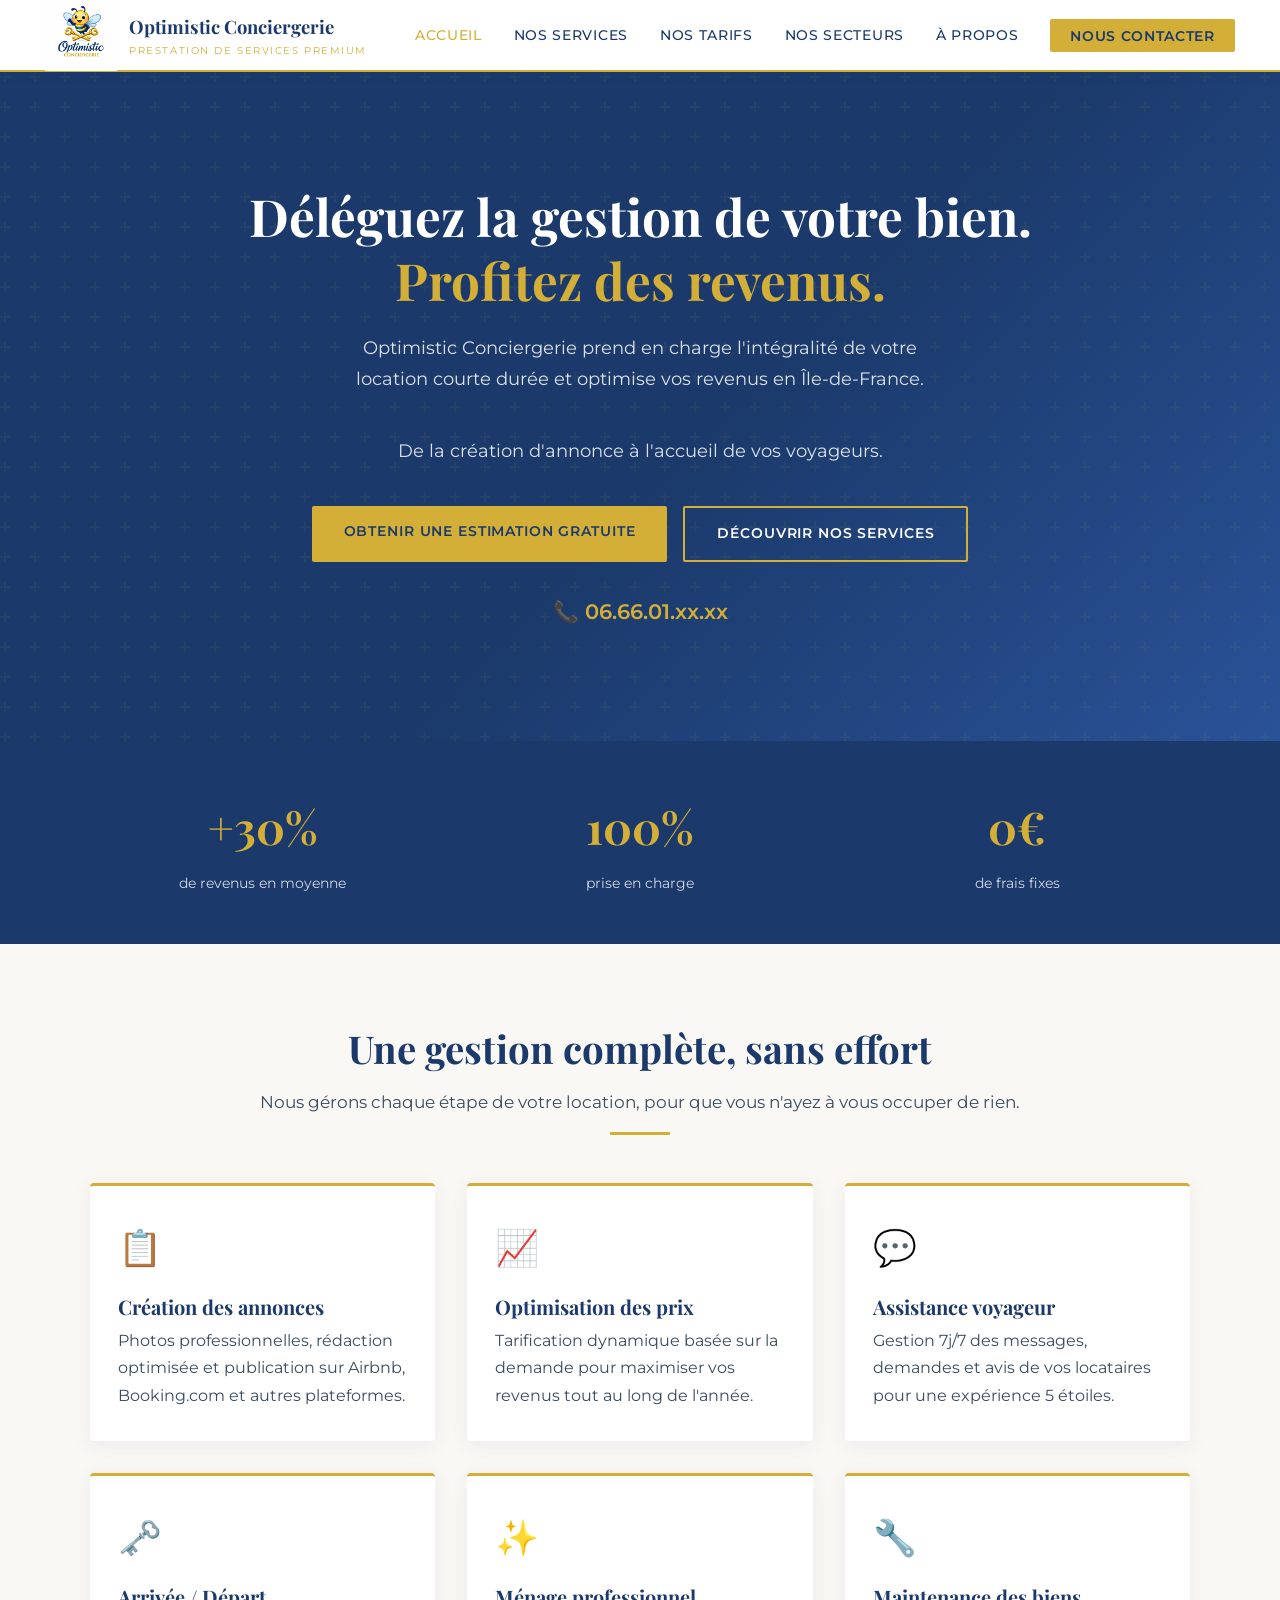
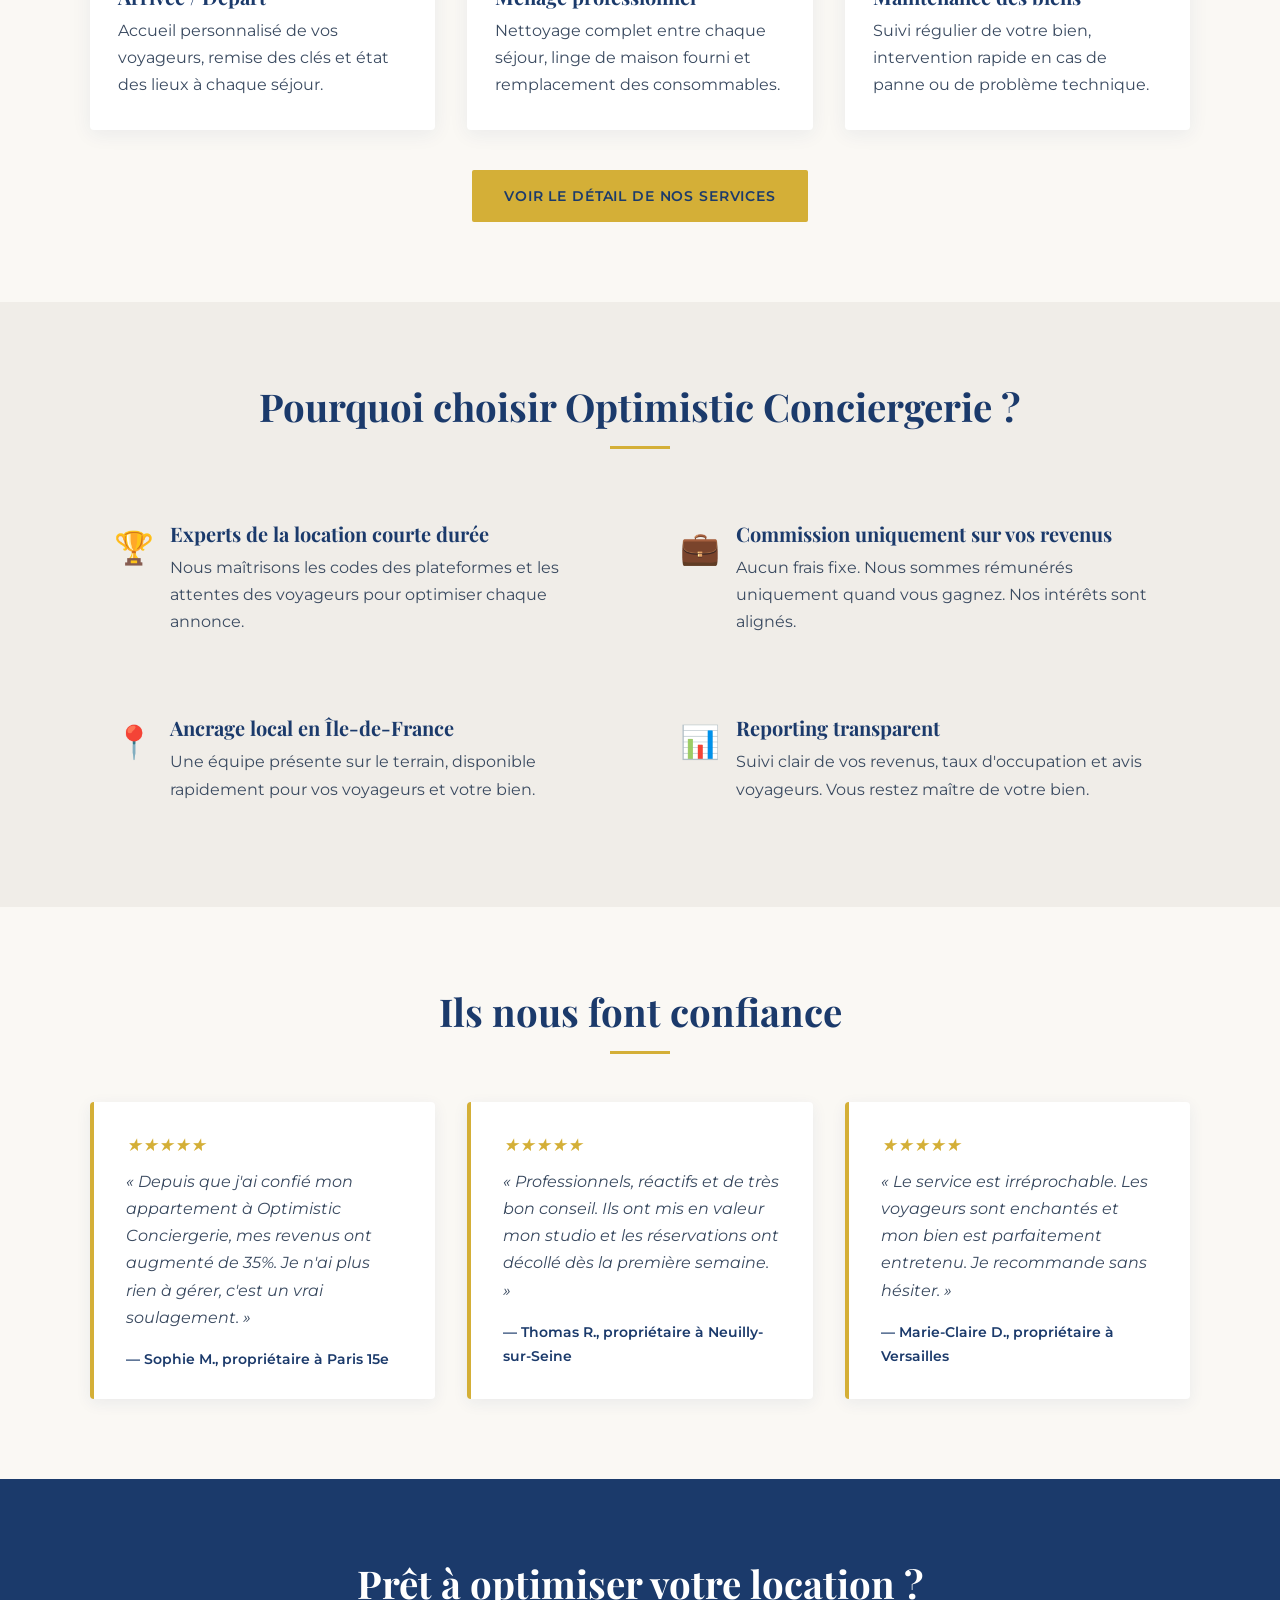
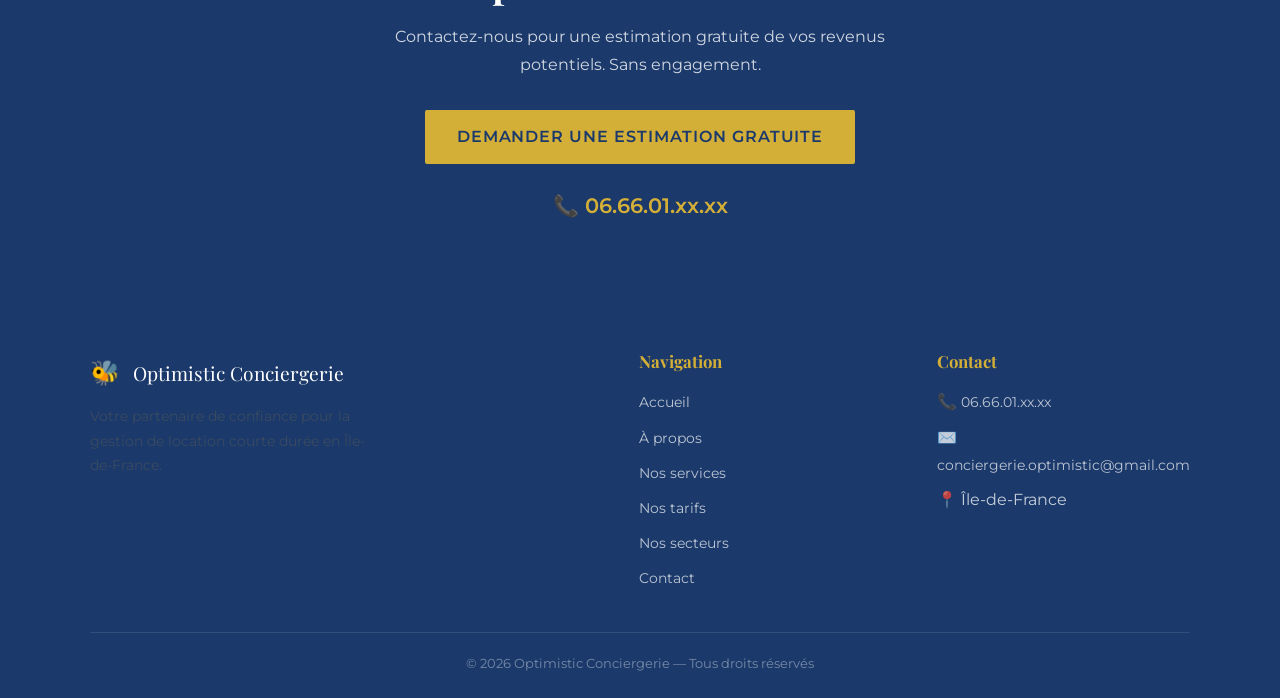
==== index.html @ 0d9c8532 "Premier commit" ====
<!DOCTYPE html>
<html lang="fr">
<head>
  <meta charset="UTF-8" />
  <meta name="viewport" content="width=device-width, initial-scale=1.0" />
  <title>Optimistic Conciergerie — Prestation de services premium</title>
  <link rel="stylesheet" href="css/style.css" />
</head>
<body>

  <!-- ══ HEADER ══ -->
  <header>
    <a href="index.html" class="logo">
      <img src="images/Abeille jaune.png" alt="Abeille Optimistic Conciergerie" class="logo-icon">
      <div class="logo-text">
        Optimistic Conciergerie
        <span>Prestation de services premium</span>
      </div>
    </a>
    <nav>
      <ul>
        <li><a href="index.html" class="active">Accueil</a></li>
        <li><a href="nos-services.html">Nos services</a></li>
        <li><a href="nos-tarifs.html">Nos tarifs</a></li>
        <li><a href="nos-secteurs.html">Nos secteurs</a></li>
        <li><a href="a-propos.html">À propos</a></li>
        <li><a href="contact.html" class="btn-nav">Nous contacter</a></li>
      </ul>
    </nav>
    <button class="menu-toggle" aria-label="Ouvrir le menu" onclick="this.closest('header').classList.toggle('nav-open')">
      <span></span><span></span><span></span>
    </button>
  </header>

  <!-- ══ HERO ══ -->
  <section class="hero">
    <div class="container" style="position:relative;z-index:1;">
      <h1>Déléguez la gestion de votre bien.<br><span>Profitez des revenus.</span></h1>
      <p>Optimistic Conciergerie prend en charge l'intégralité de votre location courte durée et optimise vos revenus en Île-de-France.</p>
      <p>De la création d'annonce à l'accueil de vos voyageurs.</p>
      <div class="hero-btns">
        <a href="contact.html" class="btn btn-primary">Obtenir une estimation gratuite</a>
        <a href="nos-services.html" class="btn btn-secondary">Découvrir nos services</a>
      </div>
      <div class="hero-phone">📞 <a href="tel:0666011234">06.66.01.xx.xx</a></div>
    </div>
  </section>

  <!-- ══ CHIFFRES CLÉS ══ -->
  <section class="section" style="background:var(--bleu-nuit); padding:3rem 2rem;">
    <div class="container">
      <div class="grid-3" style="text-align:center; color:var(--blanc);">
        <div>
          <div style="font-family:'Playfair Display',serif; font-size:2.8rem; color:var(--or); font-weight:700;">+30%</div>
          <div style="font-size:0.9rem; margin-top:0.4rem; opacity:0.8;">de revenus en moyenne</div>
        </div>
        <div>
          <div style="font-family:'Playfair Display',serif; font-size:2.8rem; color:var(--or); font-weight:700;">100%</div>
          <div style="font-size:0.9rem; margin-top:0.4rem; opacity:0.8;">prise en charge</div>
        </div>
        <div>
          <div style="font-family:'Playfair Display',serif; font-size:2.8rem; color:var(--or); font-weight:700;">0€</div>
          <div style="font-size:0.9rem; margin-top:0.4rem; opacity:0.8;">de frais fixes</div>
        </div>
      </div>
    </div>
  </section>

  <!-- ══ NOS SERVICES ══ -->
  <section class="section">
    <div class="container">
      <div class="section-title">
        <h2>Une gestion complète, sans effort</h2>
        <p>Nous gérons chaque étape de votre location, pour que vous n'ayez à vous occuper de rien.</p>
        <div class="gold-line"></div>
      </div>
      <div class="grid-3">
        <div class="card">
          <div class="card-icon">📋</div>
          <h3>Création des annonces</h3>
          <p>Photos professionnelles, rédaction optimisée et publication sur Airbnb, Booking.com et autres plateformes.</p>
        </div>
        <div class="card">
          <div class="card-icon">📈</div>
          <h3>Optimisation des prix</h3>
          <p>Tarification dynamique basée sur la demande pour maximiser vos revenus tout au long de l'année.</p>
        </div>
        <div class="card">
          <div class="card-icon">💬</div>
          <h3>Assistance voyageur</h3>
          <p>Gestion 7j/7 des messages, demandes et avis de vos locataires pour une expérience 5 étoiles.</p>
        </div>
        <div class="card">
          <div class="card-icon">🗝️</div>
          <h3>Arrivée / Départ</h3>
          <p>Accueil personnalisé de vos voyageurs, remise des clés et état des lieux à chaque séjour.</p>
        </div>
        <div class="card">
          <div class="card-icon">✨</div>
          <h3>Ménage professionnel</h3>
          <p>Nettoyage complet entre chaque séjour, linge de maison fourni et remplacement des consommables.</p>
        </div>
        <div class="card">
          <div class="card-icon">🔧</div>
          <h3>Maintenance des biens</h3>
          <p>Suivi régulier de votre bien, intervention rapide en cas de panne ou de problème technique.</p>
        </div>
      </div>
      <div style="text-align:center; margin-top:2.5rem;">
        <a href="nos-services.html" class="btn btn-primary">Voir le détail de nos services</a>
      </div>
    </div>
  </section>

  <!-- ══ POURQUOI NOUS ══ -->
  <section class="section section-alt">
    <div class="container">
      <div class="section-title">
        <h2>Pourquoi choisir Optimistic Conciergerie ?</h2>
        <div class="gold-line"></div>
      </div>
      <div class="grid-2">
        <div style="display:flex; gap:1rem; align-items:flex-start; padding:1.5rem;">
          <div style="font-size:2rem; flex-shrink:0;">🏆</div>
          <div>
            <h3>Experts de la location courte durée</h3>
            <p>Nous maîtrisons les codes des plateformes et les attentes des voyageurs pour optimiser chaque annonce.</p>
          </div>
        </div>
        <div style="display:flex; gap:1rem; align-items:flex-start; padding:1.5rem;">
          <div style="font-size:2rem; flex-shrink:0;">💼</div>
          <div>
            <h3>Commission uniquement sur vos revenus</h3>
            <p>Aucun frais fixe. Nous sommes rémunérés uniquement quand vous gagnez. Nos intérêts sont alignés.</p>
          </div>
        </div>
        <div style="display:flex; gap:1rem; align-items:flex-start; padding:1.5rem;">
          <div style="font-size:2rem; flex-shrink:0;">📍</div>
          <div>
            <h3>Ancrage local en Île-de-France</h3>
            <p>Une équipe présente sur le terrain, disponible rapidement pour vos voyageurs et votre bien.</p>
          </div>
        </div>
        <div style="display:flex; gap:1rem; align-items:flex-start; padding:1.5rem;">
          <div style="font-size:2rem; flex-shrink:0;">📊</div>
          <div>
            <h3>Reporting transparent</h3>
            <p>Suivi clair de vos revenus, taux d'occupation et avis voyageurs. Vous restez maître de votre bien.</p>
          </div>
        </div>
      </div>
    </div>
  </section>

  <!-- ══ TÉMOIGNAGES ══ -->
  <section class="section">
    <div class="container">
      <div class="section-title">
        <h2>Ils nous font confiance</h2>
        <div class="gold-line"></div>
      </div>
      <div class="grid-3">
        <div class="temoignage">
          <div class="stars">★★★★★</div>
          <p>« Depuis que j'ai confié mon appartement à Optimistic Conciergerie, mes revenus ont augmenté de 35%. Je n'ai plus rien à gérer, c'est un vrai soulagement. »</p>
          <div class="temoignage-auteur">— Sophie M., propriétaire à Paris 15e</div>
        </div>
        <div class="temoignage">
          <div class="stars">★★★★★</div>
          <p>« Professionnels, réactifs et de très bon conseil. Ils ont mis en valeur mon studio et les réservations ont décollé dès la première semaine. »</p>
          <div class="temoignage-auteur">— Thomas R., propriétaire à Neuilly-sur-Seine</div>
        </div>
        <div class="temoignage">
          <div class="stars">★★★★★</div>
          <p>« Le service est irréprochable. Les voyageurs sont enchantés et mon bien est parfaitement entretenu. Je recommande sans hésiter. »</p>
          <div class="temoignage-auteur">— Marie-Claire D., propriétaire à Versailles</div>
        </div>
      </div>
    </div>
  </section>

  <!-- ══ CTA FINAL ══ -->
  <section style="background:var(--bleu-nuit); padding:5rem 2rem; text-align:center;">
    <div class="container">
      <h2 style="color:var(--blanc); margin-bottom:1rem;">Prêt à optimiser votre location ?</h2>
      <p style="color:rgba(255,255,255,0.8); max-width:520px; margin:0 auto 2rem;">Contactez-nous pour une estimation gratuite de vos revenus potentiels. Sans engagement.</p>
      <a href="contact.html" class="btn btn-primary" style="font-size:1rem;">Demander une estimation gratuite</a>
      <div class="hero-phone" style="margin-top:1.5rem;">📞 <a href="tel:0666011234" style="color:var(--or);">06.66.01.xx.xx</a></div>
    </div>
  </section>

  <!-- ══ FOOTER ══ -->
  <footer>
    <div class="container">
      <div class="footer-grid">
        <div>
          <div class="footer-logo"><span>🐝</span> Optimistic Conciergerie</div>
          <p style="font-size:0.9rem; max-width:280px;">Votre partenaire de confiance pour la gestion de location courte durée en Île-de-France.</p>
        </div>
        <div>
          <h4>Navigation</h4>
          <ul>
            <li><a href="index.html">Accueil</a></li>
            <li><a href="a-propos.html">À propos</a></li>
            <li><a href="nos-services.html">Nos services</a></li>
            <li><a href="nos-tarifs.html">Nos tarifs</a></li>
            <li><a href="nos-secteurs.html">Nos secteurs</a></li>
            <li><a href="contact.html">Contact</a></li>
          </ul>
        </div>
        <div>
          <h4>Contact</h4>
          <ul>
            <li>📞 <a href="tel:0666011234">06.66.01.xx.xx</a></li>
            <li>✉️ <a href="mailto:conciergerie.optimistic@gmail.com">conciergerie.optimistic@gmail.com</a></li>
            <li>📍 Île-de-France</li>
          </ul>
        </div>
      </div>
      <div class="footer-bottom">
        © 2026 Optimistic Conciergerie — Tous droits réservés
      </div>
    </div>
  </footer>

</body>
</html>
---- css/style.css ----
/* ============================================
   OPTIMISTIC CONCIERGERIE — Feuille de style
   ============================================ */

@import url('https://fonts.googleapis.com/css2?family=Playfair+Display:wght@400;500;600;700&family=Montserrat:wght@300;400;500;600&display=swap');

/* ── Variables ── */
:root {
  --bleu-nuit:    #1B3A6B;
  --or:           #D4AF37;
  --or-clair:     #F0D080;
  --ivoire:       #FAF8F4;
  --texte:        #1A2B45;
  --gris-doux:    #F0EDE8;
  --blanc:        #FFFFFF;
}

/* ── Reset ── */
*, *::before, *::after { box-sizing: border-box; margin: 0; padding: 0; }
html { scroll-behavior: smooth; }
body {
  font-family: 'Montserrat', sans-serif;
  background-color: var(--ivoire);
  color: var(--texte);
  line-height: 1.7;
}
img { max-width: 100%; display: block; }
a { text-decoration: none; color: inherit; }

/* ── Typographie ── */
h1, h2, h3, h4 {
  font-family: 'Playfair Display', serif;
  color: var(--bleu-nuit);
  line-height: 1.25;
}
h1 { font-size: clamp(2rem, 5vw, 3.2rem); }
h2 { font-size: clamp(1.6rem, 3.5vw, 2.4rem); margin-bottom: 1rem; }
h3 { font-size: 1.25rem; margin-bottom: 0.5rem; }
p  { font-size: 1rem; color: #3a4a60; }

/* ── Header / Nav ── */
header {
  position: sticky;
  top: 0;
  z-index: 100;
  background: var(--blanc);
  border-bottom: 2px solid var(--or);
  padding: 0 2rem;
  display: flex;
  align-items: center;
  justify-content: center;
  gap: 3rem;
  height: 72px;
  box-shadow: 0 2px 12px rgba(27,58,107,0.08);
}

.logo {
  display: flex;
  align-items: center;
  gap: 0.75rem;
  font-family: 'Playfair Display', serif;
  font-size: 1.15rem;
  color: var(--bleu-nuit);
  font-weight: 700;
}
.logo-icon { height: 72px; width: auto; display: block; }
.logo-text span { display: block; font-family: 'Montserrat', sans-serif; font-size: 0.65rem; font-weight: 400; letter-spacing: 0.15em; color: var(--or); text-transform: uppercase; }

nav ul {
  list-style: none;
  display: flex;
  gap: 2rem;
  align-items: center;
}
nav a {
  font-size: 0.85rem;
  font-weight: 500;
  letter-spacing: 0.05em;
  text-transform: uppercase;
  color: var(--bleu-nuit);
  transition: color 0.2s;
}
nav a:hover, nav a.active { color: var(--or); }
nav .btn-nav {
  background: var(--or);
  color: var(--bleu-nuit);
  padding: 0.55rem 1.25rem;
  border-radius: 2px;
  font-weight: 600;
  transition: background 0.2s;
}
nav .btn-nav:hover { background: var(--or-clair); }

/* ── Boutons ── */
.btn {
  display: inline-block;
  padding: 0.85rem 2rem;
  font-family: 'Montserrat', sans-serif;
  font-size: 0.9rem;
  font-weight: 600;
  letter-spacing: 0.06em;
  text-transform: uppercase;
  border-radius: 2px;
  transition: all 0.25s;
  cursor: pointer;
  border: none;
}
.btn-primary {
  background: var(--or);
  color: var(--bleu-nuit);
}
.btn-primary:hover { background: var(--or-clair); }
.btn-secondary {
  background: transparent;
  color: var(--blanc);
  border: 2px solid var(--or);
}
.btn-secondary:hover { background: var(--or); color: var(--bleu-nuit); }

/* ── Section utilitaires ── */
.section { padding: 5rem 2rem; }
.section-alt { background: var(--gris-doux); }
.container { max-width: 1100px; margin: 0 auto; }
.section-title { text-align: center; margin-bottom: 3rem; }
.section-title p { margin-top: 0.75rem; font-size: 1.05rem; }
.gold-line {
  width: 60px; height: 3px;
  background: var(--or);
  margin: 1rem auto 0;
}

/* ── Grille de cartes ── */
.grid-3 { display: grid; grid-template-columns: repeat(3, 1fr); gap: 2rem; }
.grid-2 { display: grid; grid-template-columns: repeat(2, 1fr); gap: 2rem; }

.card {
  background: var(--blanc);
  border-radius: 4px;
  padding: 2rem 1.75rem;
  box-shadow: 0 4px 20px rgba(27,58,107,0.07);
  border-top: 3px solid var(--or);
  transition: transform 0.2s, box-shadow 0.2s;
}
.card:hover { transform: translateY(-4px); box-shadow: 0 8px 28px rgba(27,58,107,0.12); }
.card-icon { font-size: 2.2rem; margin-bottom: 1rem; }

/* ── Hero ── */
.hero {
  background: linear-gradient(135deg, var(--bleu-nuit) 55%, #2a5298 100%);
  color: var(--blanc);
  padding: 7rem 2rem;
  text-align: center;
  position: relative;
  overflow: hidden;
}
.hero::before {
  content: '';
  position: absolute; inset: 0;
  background: url("data:image/svg+xml,%3Csvg width='60' height='60' viewBox='0 0 60 60' xmlns='http://www.w3.org/2000/svg'%3E%3Cg fill='none' fill-rule='evenodd'%3E%3Cg fill='%23D4AF37' fill-opacity='0.05'%3E%3Cpath d='M36 34v-4h-2v4h-4v2h4v4h2v-4h4v-2h-4zm0-30V0h-2v4h-4v2h4v4h2V6h4V4h-4zM6 34v-4H4v4H0v2h4v4h2v-4h4v-2H6zM6 4V0H4v4H0v2h4v4h2V6h4V4H6z'/%3E%3C/g%3E%3C/g%3E%3C/svg%3E");
}
.hero h1 { color: var(--blanc); margin-bottom: 1.25rem; }
.hero h1 span { color: var(--or); }
.hero p { font-size: 1.15rem; color: rgba(255,255,255,0.85); max-width: 620px; margin: 0 auto 2.5rem; }
.hero-btns { display: flex; gap: 1rem; justify-content: center; flex-wrap: wrap; }
.hero-phone {
  margin-top: 2rem;
  font-size: 1.3rem;
  font-weight: 600;
  color: var(--or);
}
.hero-phone a { color: var(--or); }

/* ── Témoignages ── */
.temoignage {
  background: var(--blanc);
  border-left: 4px solid var(--or);
  padding: 1.75rem 2rem;
  border-radius: 4px;
  box-shadow: 0 4px 16px rgba(27,58,107,0.07);
  font-style: italic;
}
.temoignage-auteur {
  margin-top: 1rem;
  font-style: normal;
  font-weight: 600;
  font-size: 0.9rem;
  color: var(--bleu-nuit);
}
.stars { color: var(--or); font-size: 1.1rem; margin-bottom: 0.5rem; }

/* ── Tarifs ── */
.tarif-card {
  background: var(--blanc);
  border-radius: 4px;
  padding: 2.5rem 2rem;
  box-shadow: 0 4px 20px rgba(27,58,107,0.08);
  text-align: center;
  position: relative;
}
.tarif-card.featured {
  background: var(--bleu-nuit);
  color: var(--blanc);
  transform: scale(1.04);
}
.tarif-card.featured h3 { color: var(--or); }
.tarif-card.featured p { color: rgba(255,255,255,0.8); }
.tarif-badge {
  position: absolute;
  top: -12px; left: 50%;
  transform: translateX(-50%);
  background: var(--or);
  color: var(--bleu-nuit);
  font-size: 0.75rem;
  font-weight: 700;
  padding: 0.3rem 1rem;
  border-radius: 20px;
  text-transform: uppercase;
  letter-spacing: 0.08em;
}
.tarif-prix {
  font-family: 'Playfair Display', serif;
  font-size: 3rem;
  color: var(--or);
  font-weight: 700;
  line-height: 1;
  margin: 1.25rem 0 0.25rem;
}
.tarif-prix span { font-size: 1rem; font-family: 'Montserrat', sans-serif; font-weight: 400; }
.tarif-liste { list-style: none; text-align: left; margin: 1.5rem 0 2rem; }
.tarif-liste li { padding: 0.4rem 0; font-size: 0.95rem; }
.tarif-liste li::before { content: '✦ '; color: var(--or); font-size: 0.7rem; }

/* ── Formulaire ── */
.form-group { margin-bottom: 1.5rem; }
label { display: block; font-size: 0.85rem; font-weight: 600; margin-bottom: 0.4rem; color: var(--bleu-nuit); letter-spacing: 0.04em; text-transform: uppercase; }
input, select, textarea {
  width: 100%;
  padding: 0.85rem 1rem;
  border: 1.5px solid #d8d0c4;
  border-radius: 2px;
  font-family: 'Montserrat', sans-serif;
  font-size: 0.95rem;
  background: var(--blanc);
  color: var(--texte);
  transition: border-color 0.2s;
}
input:focus, select:focus, textarea:focus { outline: none; border-color: var(--or); }
textarea { resize: vertical; min-height: 130px; }

/* ── Footer ── */
footer {
  background: var(--bleu-nuit);
  color: rgba(255,255,255,0.75);
  padding: 3rem 2rem 1.5rem;
}
.footer-grid { display: grid; grid-template-columns: 2fr 1fr 1fr; gap: 3rem; margin-bottom: 2rem; }
footer h4 { font-family: 'Playfair Display', serif; color: var(--or); margin-bottom: 1rem; font-size: 1.05rem; }
footer ul { list-style: none; }
footer ul li { margin-bottom: 0.5rem; }
footer ul a { color: rgba(255,255,255,0.7); font-size: 0.9rem; transition: color 0.2s; }
footer ul a:hover { color: var(--or); }
.footer-logo { font-family: 'Playfair Display', serif; font-size: 1.2rem; color: var(--blanc); margin-bottom: 0.75rem; }
.footer-logo span { font-size: 1.5rem; margin-right: 0.5rem; }
.footer-bottom { border-top: 1px solid rgba(255,255,255,0.1); padding-top: 1.25rem; text-align: center; font-size: 0.8rem; color: rgba(255,255,255,0.4); }

/* ── Page hero (pages internes) ── */
.page-hero {
  background: linear-gradient(135deg, var(--bleu-nuit) 60%, #2a5298 100%);
  padding: 4rem 2rem;
  text-align: center;
}
.page-hero h1 { color: var(--blanc); }
.page-hero p { color: rgba(255,255,255,0.75); margin-top: 0.75rem; font-size: 1.05rem; }

/* ── Hamburger ── */
.menu-toggle {
  display: none;
  flex-direction: column;
  justify-content: space-between;
  width: 28px;
  height: 20px;
  background: none;
  border: none;
  cursor: pointer;
  padding: 0;
  z-index: 200;
}
.menu-toggle span {
  display: block;
  height: 2px;
  background: var(--bleu-nuit);
  border-radius: 2px;
  transition: all 0.3s;
}
header.nav-open .menu-toggle span:nth-child(1) { transform: translateY(9px) rotate(45deg); }
header.nav-open .menu-toggle span:nth-child(2) { opacity: 0; }
header.nav-open .menu-toggle span:nth-child(3) { transform: translateY(-9px) rotate(-45deg); }

/* ── Responsive ── */
@media (max-width: 1150px) {
  .grid-3 { grid-template-columns: 1fr 1fr; }
  .footer-grid { grid-template-columns: 1fr 1fr; }

  header {
    flex-wrap: wrap;
    justify-content: space-between;
    height: auto;
    padding: 1rem 1.5rem;
    gap: 0;
  }
  .menu-toggle { display: flex; }
  nav {
    display: none;
    width: 100%;
    border-top: 1px solid var(--gris-doux);
    margin-top: 0.75rem;
    padding-top: 0.75rem;
  }
  header.nav-open nav { display: block; }
  nav ul {
    flex-direction: column;
    gap: 0;
    align-items: flex-start;
  }
  nav ul li { width: 100%; }
  nav a {
    display: block;
    padding: 0.65rem 0;
    border-bottom: 1px solid var(--gris-doux);
  }
  nav .btn-nav {
    display: inline-block;
    margin-top: 0.75rem;
    width: auto;
    border-bottom: none;
  }
}
@media (max-width: 640px) {
  .grid-3, .grid-2 { grid-template-columns: 1fr; }
  .footer-grid { grid-template-columns: 1fr; gap: 1.5rem; }
  .hero { padding: 4rem 1.5rem; }
  .tarif-card.featured { transform: none; }
}
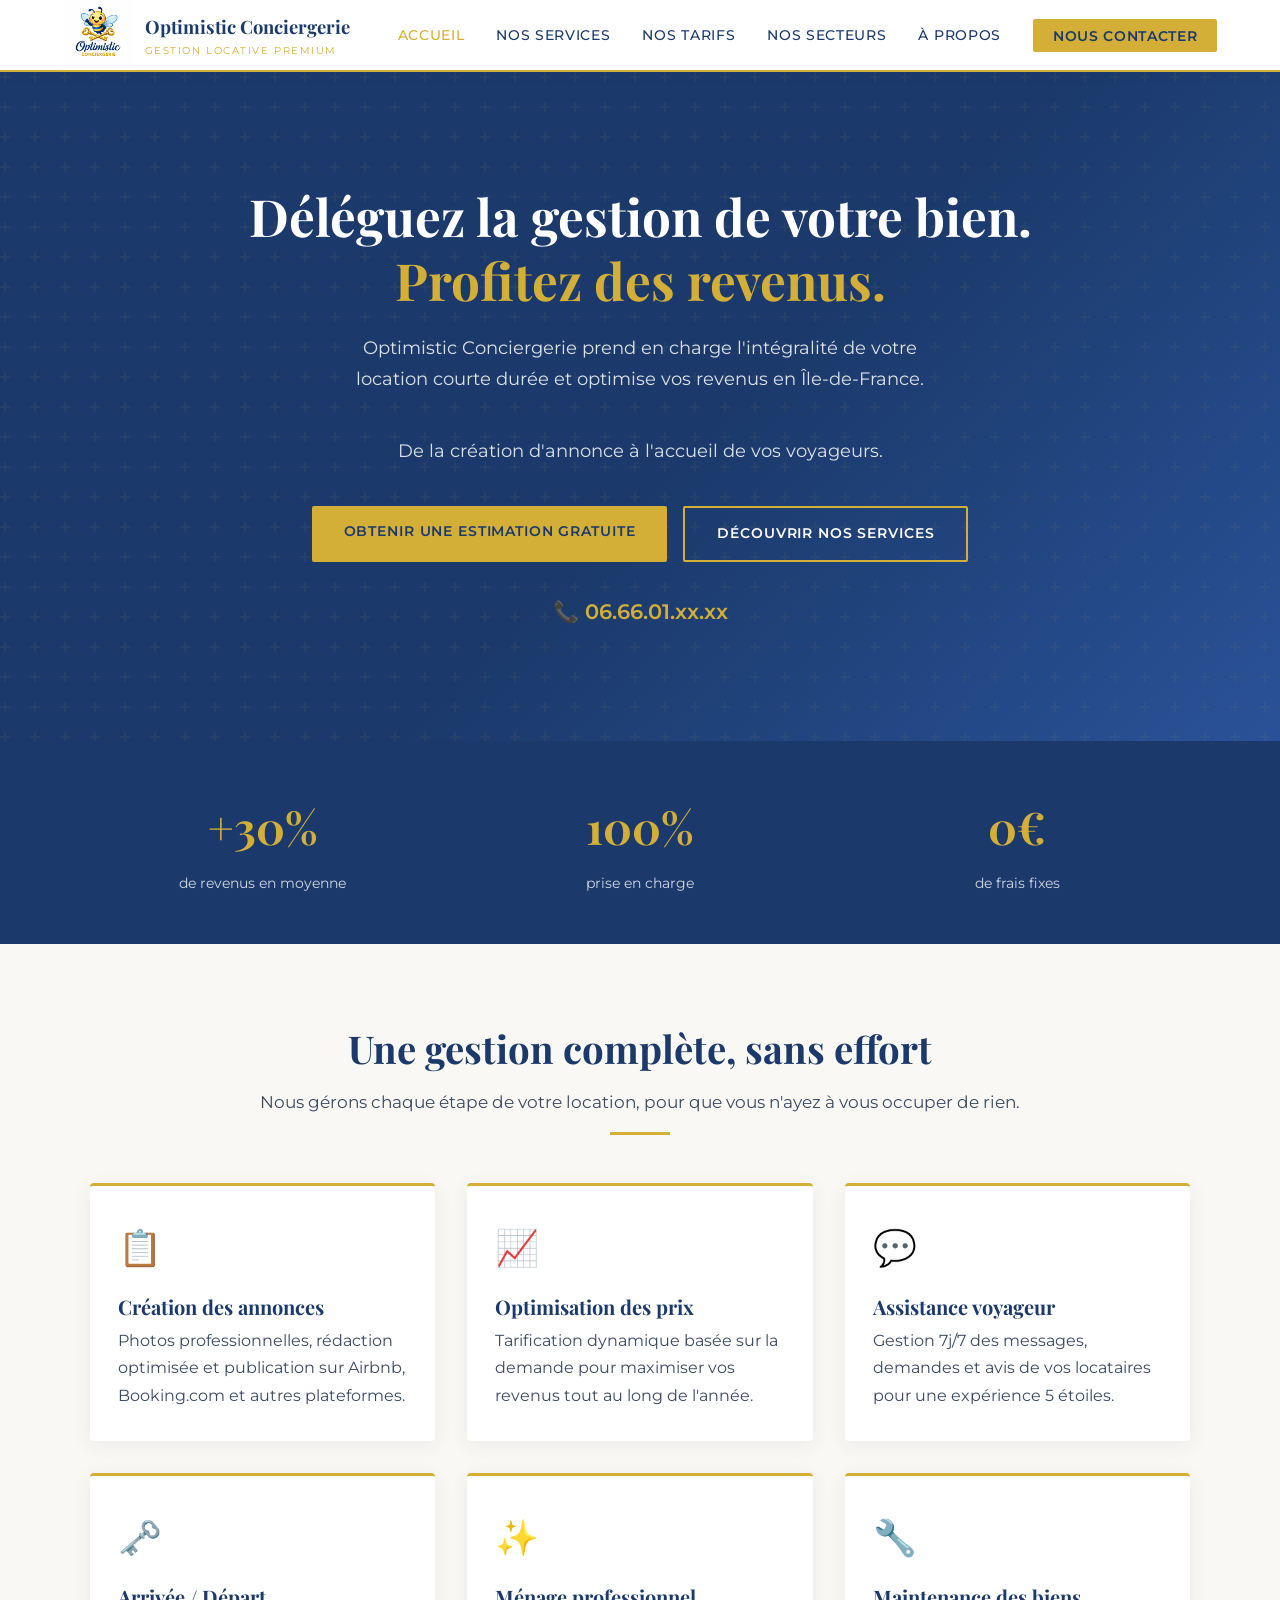
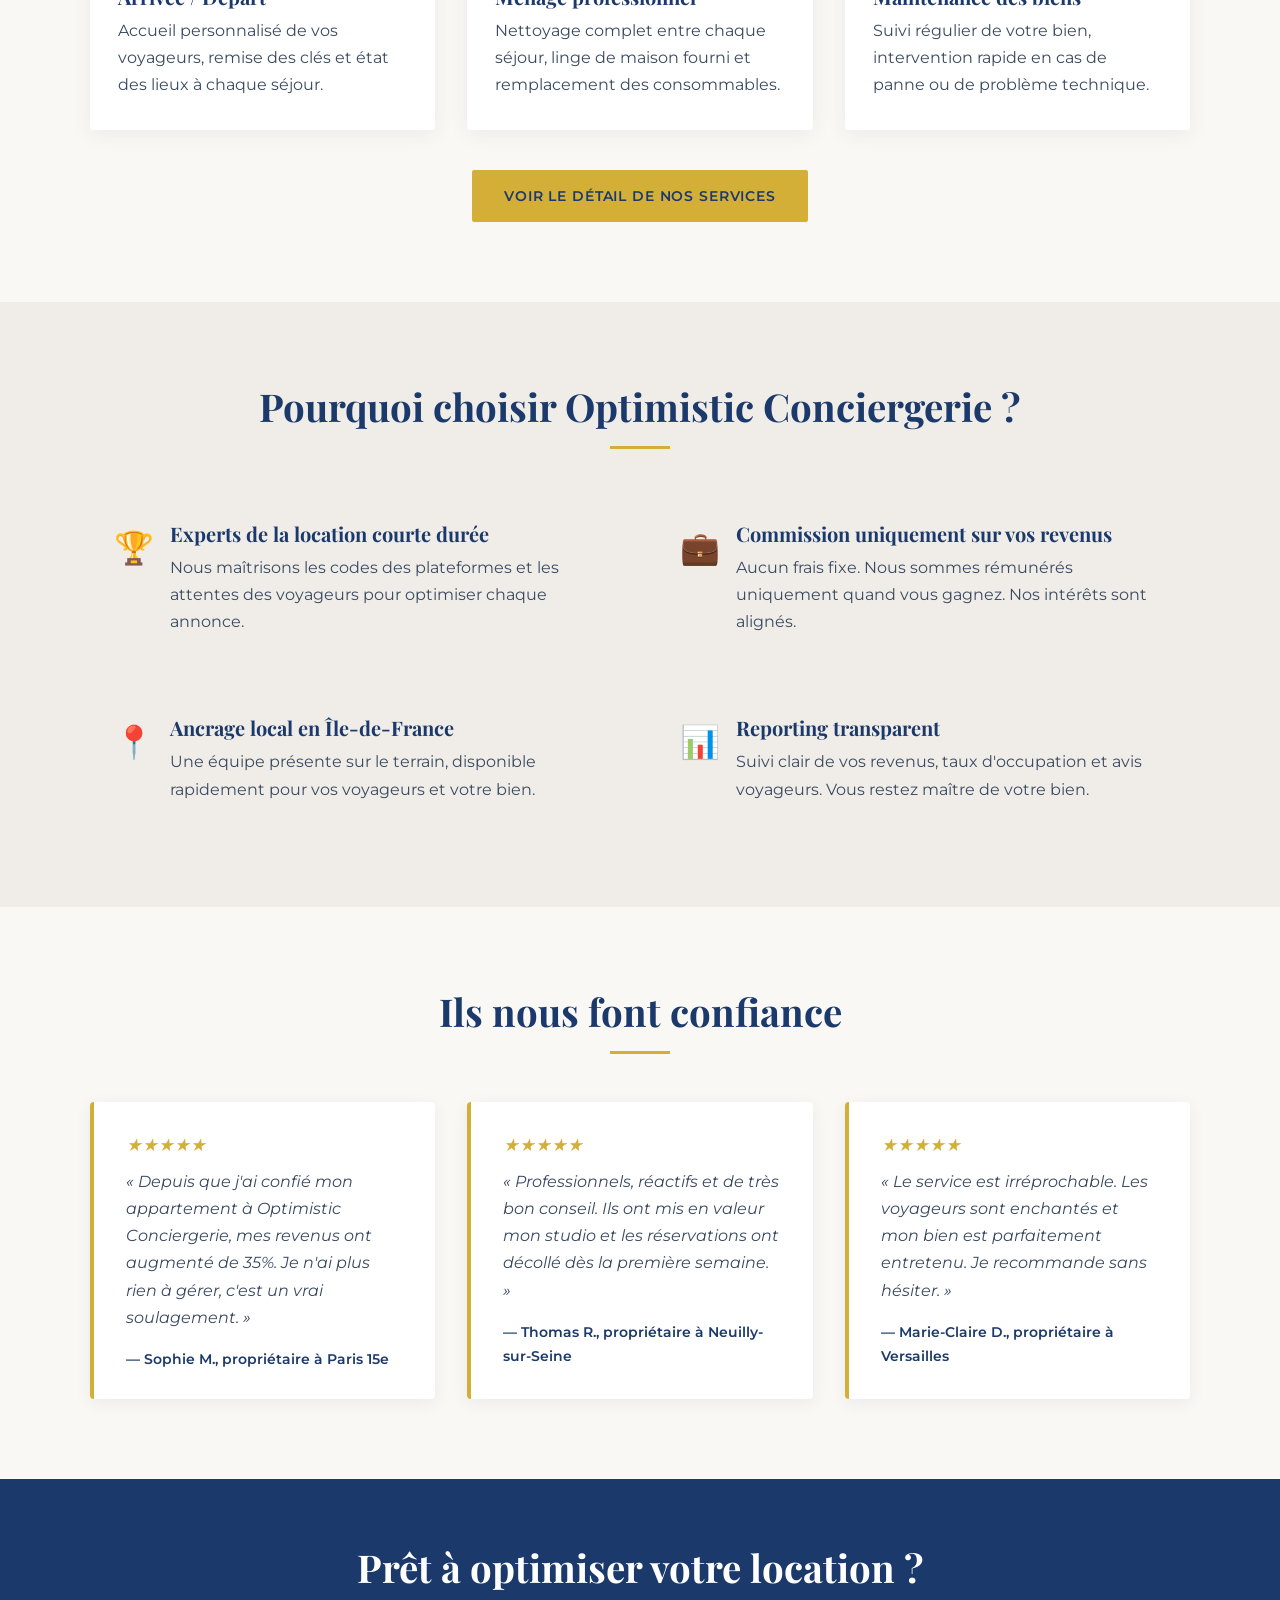
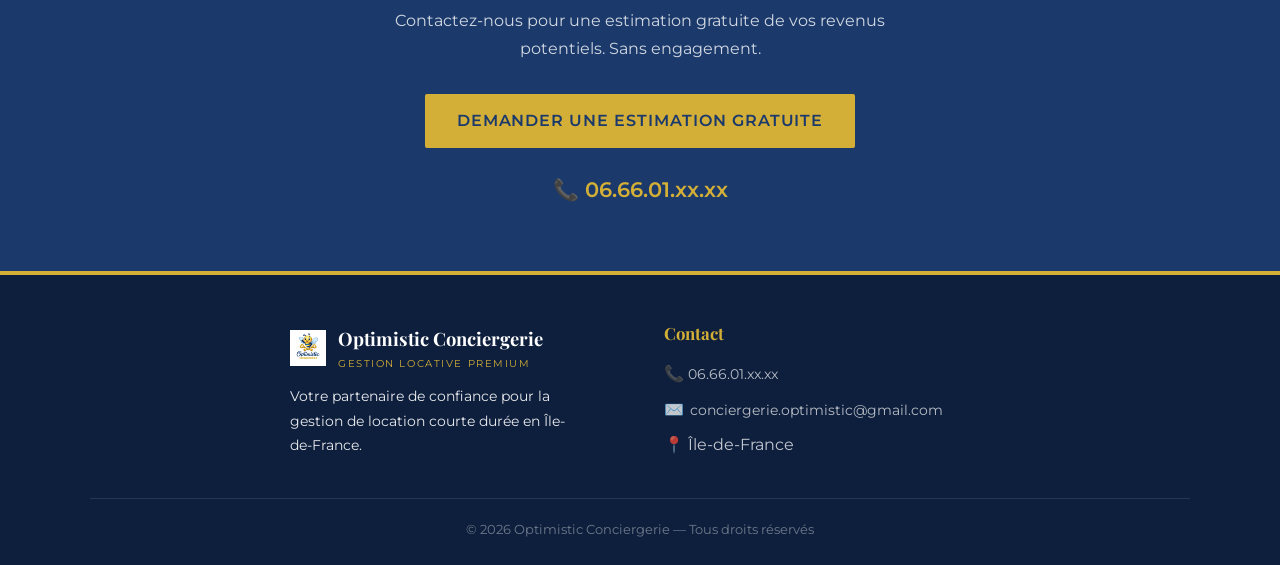
==== commit d9da88ce: "Fix formulaire" ====
--- a/index.html
+++ b/index.html
@@ -5,32 +5,11 @@
   <meta name="viewport" content="width=device-width, initial-scale=1.0" />
   <title>Optimistic Conciergerie — Prestation de services premium</title>
   <link rel="stylesheet" href="css/style.css" />
+  <script src="js/layout.js" defer></script>
 </head>
 <body>
 
-  <!-- ══ HEADER ══ -->
-  <header>
-    <a href="index.html" class="logo">
-      <img src="images/Abeille jaune.png" alt="Abeille Optimistic Conciergerie" class="logo-icon">
-      <div class="logo-text">
-        Optimistic Conciergerie
-        <span>Prestation de services premium</span>
-      </div>
-    </a>
-    <nav>
-      <ul>
-        <li><a href="index.html" class="active">Accueil</a></li>
-        <li><a href="nos-services.html">Nos services</a></li>
-        <li><a href="nos-tarifs.html">Nos tarifs</a></li>
-        <li><a href="nos-secteurs.html">Nos secteurs</a></li>
-        <li><a href="a-propos.html">À propos</a></li>
-        <li><a href="contact.html" class="btn-nav">Nous contacter</a></li>
-      </ul>
-    </nav>
-    <button class="menu-toggle" aria-label="Ouvrir le menu" onclick="this.closest('header').classList.toggle('nav-open')">
-      <span></span><span></span><span></span>
-    </button>
-  </header>
+  <div id="site-header"></div>
 
   <!-- ══ HERO ══ -->
   <section class="hero">
@@ -47,20 +26,20 @@
   </section>
 
   <!-- ══ CHIFFRES CLÉS ══ -->
-  <section class="section" style="background:var(--bleu-nuit); padding:3rem 2rem;">
+  <section class="section-stats">
     <div class="container">
-      <div class="grid-3" style="text-align:center; color:var(--blanc);">
+      <div class="grid-3 stats-grid">
         <div>
-          <div style="font-family:'Playfair Display',serif; font-size:2.8rem; color:var(--or); font-weight:700;">+30%</div>
-          <div style="font-size:0.9rem; margin-top:0.4rem; opacity:0.8;">de revenus en moyenne</div>
+          <div class="stat-number">+30%</div>
+          <div class="stat-label">de revenus en moyenne</div>
         </div>
         <div>
-          <div style="font-family:'Playfair Display',serif; font-size:2.8rem; color:var(--or); font-weight:700;">100%</div>
-          <div style="font-size:0.9rem; margin-top:0.4rem; opacity:0.8;">prise en charge</div>
+          <div class="stat-number">100%</div>
+          <div class="stat-label">prise en charge</div>
         </div>
         <div>
-          <div style="font-family:'Playfair Display',serif; font-size:2.8rem; color:var(--or); font-weight:700;">0€</div>
-          <div style="font-size:0.9rem; margin-top:0.4rem; opacity:0.8;">de frais fixes</div>
+          <div class="stat-number">0€</div>
+          <div class="stat-label">de frais fixes</div>
         </div>
       </div>
     </div>
@@ -106,7 +85,7 @@
           <p>Suivi régulier de votre bien, intervention rapide en cas de panne ou de problème technique.</p>
         </div>
       </div>
-      <div style="text-align:center; margin-top:2.5rem;">
+      <div class="text-center-mt">
         <a href="nos-services.html" class="btn btn-primary">Voir le détail de nos services</a>
       </div>
     </div>
@@ -120,29 +99,29 @@
         <div class="gold-line"></div>
       </div>
       <div class="grid-2">
-        <div style="display:flex; gap:1rem; align-items:flex-start; padding:1.5rem;">
-          <div style="font-size:2rem; flex-shrink:0;">🏆</div>
+        <div class="why-item">
+          <div class="why-icon">🏆</div>
           <div>
             <h3>Experts de la location courte durée</h3>
             <p>Nous maîtrisons les codes des plateformes et les attentes des voyageurs pour optimiser chaque annonce.</p>
           </div>
         </div>
-        <div style="display:flex; gap:1rem; align-items:flex-start; padding:1.5rem;">
-          <div style="font-size:2rem; flex-shrink:0;">💼</div>
+        <div class="why-item">
+          <div class="why-icon">💼</div>
           <div>
             <h3>Commission uniquement sur vos revenus</h3>
             <p>Aucun frais fixe. Nous sommes rémunérés uniquement quand vous gagnez. Nos intérêts sont alignés.</p>
           </div>
         </div>
-        <div style="display:flex; gap:1rem; align-items:flex-start; padding:1.5rem;">
-          <div style="font-size:2rem; flex-shrink:0;">📍</div>
+        <div class="why-item">
+          <div class="why-icon">📍</div>
           <div>
             <h3>Ancrage local en Île-de-France</h3>
             <p>Une équipe présente sur le terrain, disponible rapidement pour vos voyageurs et votre bien.</p>
           </div>
         </div>
-        <div style="display:flex; gap:1rem; align-items:flex-start; padding:1.5rem;">
-          <div style="font-size:2rem; flex-shrink:0;">📊</div>
+        <div class="why-item">
+          <div class="why-icon">📊</div>
           <div>
             <h3>Reporting transparent</h3>
             <p>Suivi clair de vos revenus, taux d'occupation et avis voyageurs. Vous restez maître de votre bien.</p>
@@ -180,48 +159,16 @@
   </section>
 
   <!-- ══ CTA FINAL ══ -->
-  <section style="background:var(--bleu-nuit); padding:5rem 2rem; text-align:center;">
+  <section class="section-cta">
     <div class="container">
-      <h2 style="color:var(--blanc); margin-bottom:1rem;">Prêt à optimiser votre location ?</h2>
-      <p style="color:rgba(255,255,255,0.8); max-width:520px; margin:0 auto 2rem;">Contactez-nous pour une estimation gratuite de vos revenus potentiels. Sans engagement.</p>
+      <h2 class="cta-title">Prêt à optimiser votre location ?</h2>
+      <p class="cta-text">Contactez-nous pour une estimation gratuite de vos revenus potentiels. Sans engagement.</p>
       <a href="contact.html" class="btn btn-primary" style="font-size:1rem;">Demander une estimation gratuite</a>
       <div class="hero-phone" style="margin-top:1.5rem;">📞 <a href="tel:0666011234" style="color:var(--or);">06.66.01.xx.xx</a></div>
     </div>
   </section>
 
-  <!-- ══ FOOTER ══ -->
-  <footer>
-    <div class="container">
-      <div class="footer-grid">
-        <div>
-          <div class="footer-logo"><span>🐝</span> Optimistic Conciergerie</div>
-          <p style="font-size:0.9rem; max-width:280px;">Votre partenaire de confiance pour la gestion de location courte durée en Île-de-France.</p>
-        </div>
-        <div>
-          <h4>Navigation</h4>
-          <ul>
-            <li><a href="index.html">Accueil</a></li>
-            <li><a href="a-propos.html">À propos</a></li>
-            <li><a href="nos-services.html">Nos services</a></li>
-            <li><a href="nos-tarifs.html">Nos tarifs</a></li>
-            <li><a href="nos-secteurs.html">Nos secteurs</a></li>
-            <li><a href="contact.html">Contact</a></li>
-          </ul>
-        </div>
-        <div>
-          <h4>Contact</h4>
-          <ul>
-            <li>📞 <a href="tel:0666011234">06.66.01.xx.xx</a></li>
-            <li>✉️ <a href="mailto:conciergerie.optimistic@gmail.com">conciergerie.optimistic@gmail.com</a></li>
-            <li>📍 Île-de-France</li>
-          </ul>
-        </div>
-      </div>
-      <div class="footer-bottom">
-        © 2026 Optimistic Conciergerie — Tous droits réservés
-      </div>
-    </div>
-  </footer>
+  <div id="site-footer"></div>
 
 </body>
 </html>
--- a/css/style.css
+++ b/css/style.css
@@ -63,7 +63,7 @@
   color: var(--bleu-nuit);
   font-weight: 700;
 }
-.logo-icon { height: 72px; width: auto; display: block; }
+.logo-icon { height: 70px; width: auto; display: block; }
 .logo-text span { display: block; font-family: 'Montserrat', sans-serif; font-size: 0.65rem; font-weight: 400; letter-spacing: 0.15em; color: var(--or); text-transform: uppercase; }
 
 nav ul {
@@ -90,6 +90,7 @@
   transition: background 0.2s;
 }
 nav .btn-nav:hover { background: var(--or-clair); }
+nav .btn-nav.active { color: var(--bleu-nuit); }
 
 /* ── Boutons ── */
 .btn {
@@ -249,11 +250,15 @@
 
 /* ── Footer ── */
 footer {
-  background: var(--bleu-nuit);
+  background: #0e1f3d;
   color: rgba(255,255,255,0.75);
   padding: 3rem 2rem 1.5rem;
-}
-.footer-grid { display: grid; grid-template-columns: 2fr 1fr 1fr; gap: 3rem; margin-bottom: 2rem; }
+  border-top: 4px solid var(--or);
+}
+footer .logo { color: var(--blanc); }
+footer .logo-text span { color: var(--or); }
+footer .logo-icon { height: 36px; }
+.footer-grid { display: grid; grid-template-columns: 1fr 1fr; gap: 3rem; margin-bottom: 2rem; max-width: 700px; margin-left: auto; margin-right: auto; }
 footer h4 { font-family: 'Playfair Display', serif; color: var(--or); margin-bottom: 1rem; font-size: 1.05rem; }
 footer ul { list-style: none; }
 footer ul li { margin-bottom: 0.5rem; }
@@ -271,6 +276,81 @@
 }
 .page-hero h1 { color: var(--blanc); }
 .page-hero p { color: rgba(255,255,255,0.75); margin-top: 0.75rem; font-size: 1.05rem; }
+.page-hero .gold-line { margin-top: 1.25rem; }
+
+/* ── Stats section (index) ── */
+.section-stats { background: var(--bleu-nuit); padding: 3rem 2rem; }
+.stats-grid { text-align: center; color: var(--blanc); }
+.stat-number { font-family: 'Playfair Display', serif; font-size: 2.8rem; color: var(--or); font-weight: 700; }
+.stat-label { font-size: 0.9rem; margin-top: 0.4rem; opacity: 0.8; }
+
+/* ── CTA section ── */
+.section-cta { background: var(--bleu-nuit); padding: 4rem 2rem; text-align: center; }
+.cta-title { color: var(--blanc); margin-bottom: 1rem; }
+.cta-text { color: rgba(255,255,255,0.8); max-width: 500px; margin: 0 auto 2rem; }
+.btns-center { display: flex; gap: 1rem; justify-content: center; flex-wrap: wrap; }
+.text-center-mt { text-align: center; margin-top: 2.5rem; }
+
+/* ── Services layout ── */
+.grid-service { display: grid; grid-template-columns: 1fr 2fr; gap: 3rem; align-items: center; }
+.grid-service-reverse { display: grid; grid-template-columns: 2fr 1fr; gap: 3rem; align-items: center; }
+.service-icon { text-align: center; font-size: 5rem; }
+.service-list { list-style: none; display: flex; flex-direction: column; gap: 0.6rem; }
+
+/* ── Gold line variante gauche ── */
+.gold-line-left { margin: 1rem 0 1.5rem; }
+
+/* ── Pourquoi nous (index) ── */
+.why-item { display: flex; gap: 1rem; align-items: flex-start; padding: 1.5rem; }
+.why-icon { font-size: 2rem; flex-shrink: 0; }
+
+/* ── Feature list (a-propos, nos-secteurs) ── */
+.feature-list { display: flex; flex-direction: column; gap: 1.5rem; margin-top: 2rem; }
+.feature-item { display: flex; gap: 1.25rem; align-items: flex-start; }
+.feature-icon { font-size: 1.75rem; flex-shrink: 0; }
+.circle-badge { background: var(--or); color: var(--bleu-nuit); font-weight: 700; width: 36px; height: 36px; border-radius: 50%; display: flex; align-items: center; justify-content: center; flex-shrink: 0; }
+
+/* ── Brand card (a-propos) ── */
+.grid-about { display: grid; grid-template-columns: 1fr 1fr; gap: 4rem; align-items: center; }
+.brand-card { background: var(--gris-doux); border-radius: 4px; padding: 3rem; text-align: center; }
+.brand-name { font-family: 'Playfair Display', serif; font-size: 1.4rem; color: var(--bleu-nuit); }
+.brand-tagline { color: var(--or); margin-top: 0.5rem; font-size: 0.9rem; letter-spacing: 0.1em; text-transform: uppercase; }
+
+/* ── Card variante centrée ── */
+.card-center { text-align: center; }
+
+/* ── Intro section ── */
+.content-intro { max-width: 720px; margin: 0 auto; text-align: center; }
+
+/* ── Tarifs ── */
+.grid-tarifs { display: grid; grid-template-columns: repeat(3, 1fr); gap: 2rem; max-width: 950px; margin: 0 auto 3rem; }
+.tarif-card-title { color: var(--bleu-nuit); font-family: 'Playfair Display', serif; font-size: 1.05rem; margin-bottom: 0.75rem; }
+.btn-tarif { width: 100%; text-align: center; margin-top: 1.5rem; }
+.tarifs-box { max-width: 950px; margin: 0 auto; background: var(--blanc); border-radius: 4px; padding: 2rem 2.5rem; box-shadow: 0 4px 20px rgba(27,58,107,0.08); }
+.tarifs-box-title { color: var(--bleu-nuit); font-family: 'Playfair Display', serif; text-align: center; margin-bottom: 1.25rem; }
+.tarifs-box-list { display: grid; grid-template-columns: 1fr 1fr; gap: 0.5rem 3rem; max-width: 640px; margin: 0 auto; }
+
+/* ── FAQ ── */
+.faq-list { display: flex; flex-direction: column; gap: 1.25rem; margin-top: 2rem; }
+.faq-item { border-bottom: 1px solid var(--gris-doux); padding-bottom: 1.25rem; }
+.faq-question { color: var(--bleu-nuit); margin-bottom: 0.5rem; }
+
+/* ── Contact ── */
+.contact-grid { display: grid; grid-template-columns: 1fr 1.6fr; gap: 4rem; align-items: start; }
+.contact-info-list { display: flex; flex-direction: column; gap: 1.5rem; }
+.contact-info-item { display: flex; align-items: center; gap: 1rem; }
+.circle-icon { background: var(--or); color: var(--bleu-nuit); width: 44px; height: 44px; border-radius: 50%; display: flex; align-items: center; justify-content: center; font-size: 1.2rem; flex-shrink: 0; }
+.contact-label { font-size: 0.78rem; text-transform: uppercase; letter-spacing: 0.08em; color: var(--or); font-weight: 600; margin-bottom: 0.2rem; }
+.contact-response-box { margin-top: 2.5rem; background: var(--gris-doux); border-radius: 4px; padding: 1.5rem; }
+.contact-response-title { font-family: 'Playfair Display', serif; color: var(--bleu-nuit); font-size: 1rem; margin-bottom: 0.5rem; }
+.contact-form-card { background: var(--blanc); padding: 2.5rem; border-radius: 4px; box-shadow: 0 4px 24px rgba(27,58,107,0.09); border-top: 3px solid var(--or); }
+.form-grid { display: grid; grid-template-columns: 1fr 1fr; gap: 1.25rem; }
+
+/* ── Carte placeholder (nos-secteurs) ── */
+.map-placeholder { background: var(--blanc); border-radius: 4px; border: 2px dashed var(--or); padding: 4rem 2rem; text-align: center; margin-bottom: 3rem; }
+
+/* ── Footer ── */
+.footer-desc { font-size: 0.9rem; max-width: 280px; color: rgba(255,255,255,0.9); }
 
 /* ── Hamburger ── */
 .menu-toggle {
@@ -279,6 +359,7 @@
   justify-content: space-between;
   width: 28px;
   height: 20px;
+  margin-left: auto;
   background: none;
   border: none;
   cursor: pointer;
@@ -299,7 +380,10 @@
 /* ── Responsive ── */
 @media (max-width: 1150px) {
   .grid-3 { grid-template-columns: 1fr 1fr; }
-  .footer-grid { grid-template-columns: 1fr 1fr; }
+
+  .grid-service, .grid-service-reverse, .grid-about, .contact-grid { grid-template-columns: 1fr; }
+  .grid-tarifs { grid-template-columns: 1fr 1fr; }
+  .service-icon { font-size: 3rem; }
 
   header {
     flex-wrap: wrap;
@@ -335,9 +419,11 @@
     border-bottom: none;
   }
 }
-@media (max-width: 640px) {
+@media (max-width: 600px) {
   .grid-3, .grid-2 { grid-template-columns: 1fr; }
   .footer-grid { grid-template-columns: 1fr; gap: 1.5rem; }
   .hero { padding: 4rem 1.5rem; }
   .tarif-card.featured { transform: none; }
-}
+  .grid-tarifs { grid-template-columns: 1fr; }
+  .tarifs-box-list { columns: 1; }
+}
